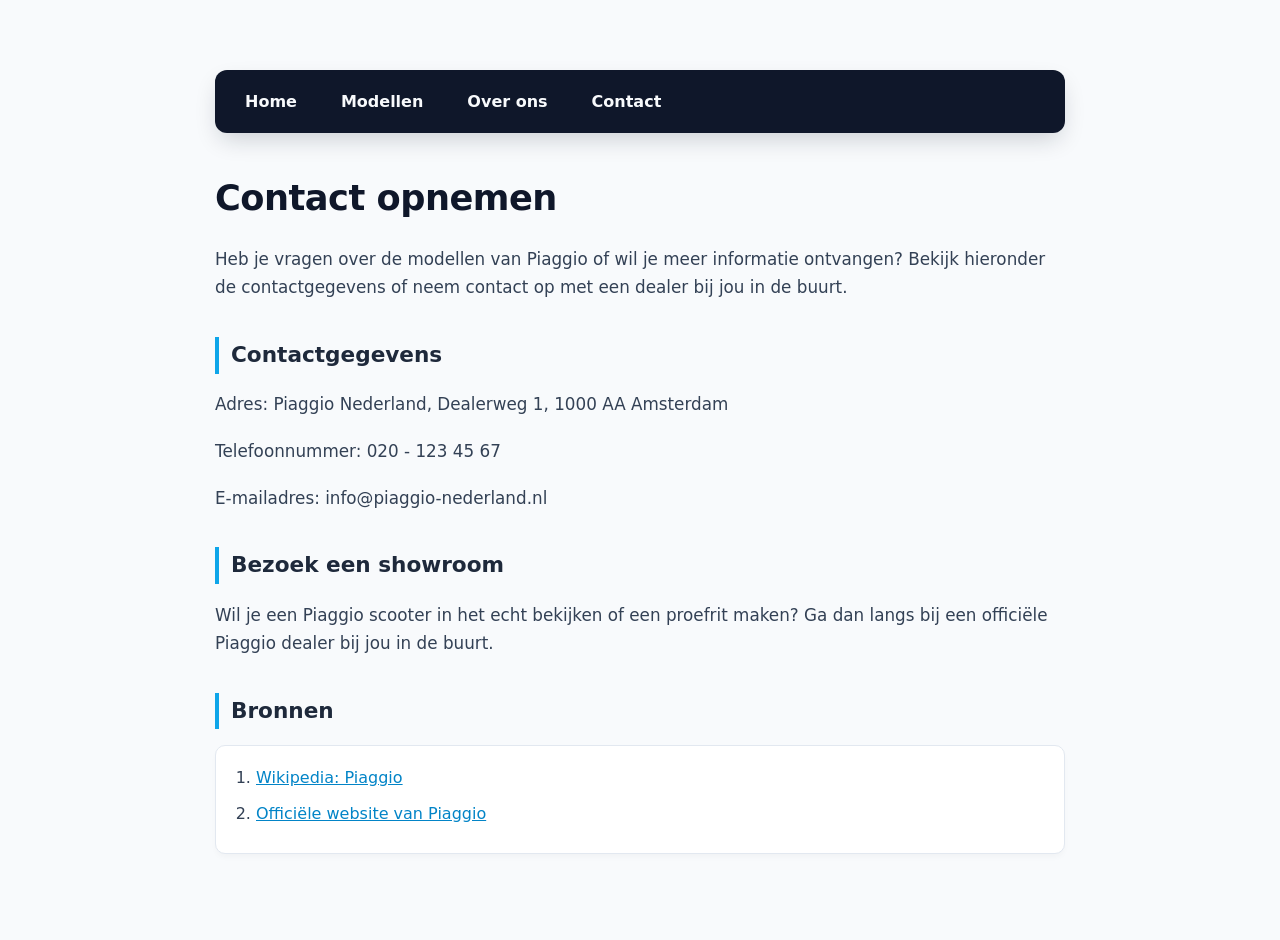
==== contact.html @ 65607053 "Update contact.html" ====
<!DOCTYPE html>
<html>
<head>
<title>Contact - Piaggio Nederland</title>
<link rel="stylesheet" href="css/stijl.css">
</head>
<body>

<ul>
  <li><a href="index.html">Home</a></li>
  <li><a href="modellen.html">Modellen</a></li>
  <li><a href="overons.html">Over ons</a></li>
  <li><a href="contact.html">Contact</a></li>
</ul>

<h1>Contact opnemen</h1>
<p>Heb je vragen over de modellen van Piaggio of wil je meer informatie ontvangen? Bekijk hieronder de contactgegevens of neem contact op met een dealer bij jou in de buurt.</p>

<h2>Contactgegevens</h2>
<p>Adres: Piaggio Nederland, Dealerweg 1, 1000 AA Amsterdam</p>
<p>Telefoonnummer: 020 - 123 45 67</p>
<p>E-mailadres: info@piaggio-nederland.nl</p>

<h2>Bezoek een showroom</h2>
<p>Wil je een Piaggio scooter in het echt bekijken of een proefrit maken? Ga dan langs bij een officiële Piaggio dealer bij jou in de buurt.</p>

<h2>Bronnen</h2>
<ol>
  <li><a href="https://nl.wikipedia.org/wiki/Piaggio">Wikipedia: Piaggio</a></li>
  <li><a href="https://www.piaggio.com">Officiële website van Piaggio</a></li>
</ol>

</body>
</html>
---- css/stijl.css ----
body {
  font-family: system-ui, -apple-system, 'Segoe UI', Roboto, Helvetica, Arial, sans-serif;
  max-width: 850px;
  margin: 40px auto;
  padding: 30px;
  background-color: #f8fafc;
  color: #334155;
  line-height: 1.7;
}

/* Navigatiemenu bovenin de pagina */
ul:first-of-type {
  list-style-type: none;
  margin: 0 0 35px 0;
  padding: 8px 12px;
  background-color: #0f172a;
  display: flex;
  gap: 8px;
  border-radius: 12px;
  box-shadow: 0 10px 25px -5px rgba(15, 23, 42, 0.2);
}

ul:first-of-type li a {
  display: block;
  color: #f8fafc;
  padding: 10px 18px;
  text-decoration: none;
  font-weight: 600;
  border-radius: 8px;
  transition: all 0.25s ease;
}

ul:first-of-type li a:hover {
  background-color: #0ea5e9;
  color: #ffffff;
  transform: translateY(-1px);
}

/* Hoofdkop */
h1 {
  color: #0f172a;
  font-size: 2.2rem;
  font-weight: 700;
  margin-top: 0;
  margin-bottom: 15px;
  letter-spacing: -0.5px;
}

/* Tussenkoppen met een moderne accentstreep links */
h2 {
  color: #1e293b;
  font-size: 1.35rem;
  margin-top: 35px;
  margin-bottom: 15px;
  padding-left: 12px;
  border-left: 4px solid #0ea5e9;
}

/* Paragrafen en links in de tekst */
p {
  margin-bottom: 18px;
  font-size: 1.05rem;
}

a {
  color: #0284c7;
  transition: color 0.2s ease;
}

a:hover {
  color: #0369a1;
}

/* Afbeeldingen met afgeronde hoeken en zweef-effect */
img {
  max-width: 100%;
  border-radius: 12px;
  margin: 15px 0 25px 0;
  box-shadow: 0 10px 20px -5px rgba(0, 0, 0, 0.1);
  transition: transform 0.3s ease, box-shadow 0.3s ease;
}

img:hover {
  transform: translateY(-3px);
  box-shadow: 0 15px 25px -5px rgba(0, 0, 0, 0.15);
}

/* Opsommingslijstjes in de tekst (zoals op de homepage) */
ul:not(:first-of-type) {
  background-color: #ffffff;
  padding: 18px 20px 18px 40px;
  border-radius: 10px;
  border: 1px solid #e2e8f0;
  margin: 15px 0 25px 0;
  box-shadow: 0 4px 6px -1px rgba(0, 0, 0, 0.03);
}

ul:not(:first-of-type) li {
  margin-bottom: 8px;
  color: #334155;
}

/* Bronnenlijst onderaan */
ol {
  background-color: #ffffff;
  padding: 18px 20px 18px 40px;
  border-radius: 10px;
  border: 1px solid #e2e8f0;
  box-shadow: 0 4px 6px -1px rgba(0, 0, 0, 0.03);
}

ol li {
  margin-bottom: 8px;
  color: #334155;
}

ol li a {
  font-weight: 500;
}
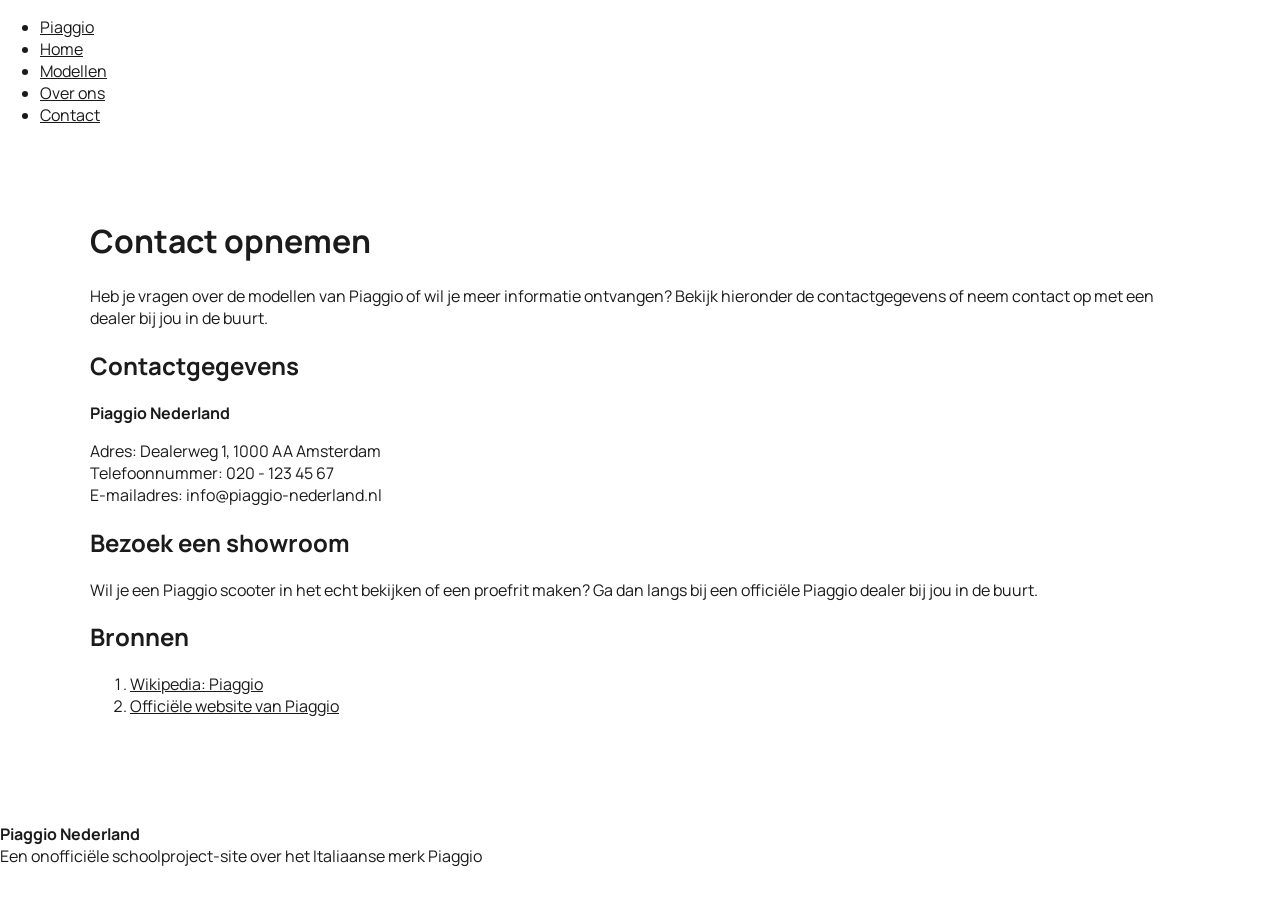
==== commit 562f522e: "Update contact.html" ====
--- a/contact.html
+++ b/contact.html
@@ -1,34 +1,48 @@
 <!DOCTYPE html>
-<html>
+<html lang="nl">
 <head>
+<meta charset="UTF-8">
+<meta name="viewport" content="width=device-width, initial-scale=1">
 <title>Contact - Piaggio Nederland</title>
+<link rel="preconnect" href="https://fonts.googleapis.com">
+<link rel="preconnect" href="https://fonts.gstatic.com" crossorigin>
+<link href="https://fonts.googleapis.com/css2?family=Fraunces:ital,wght@0,600;0,700;1,600;1,700&family=Manrope:wght@400;600;700&display=swap" rel="stylesheet">
 <link rel="stylesheet" href="css/stijl.css">
+<base target="_blank">
 </head>
 <body>
 
-<ul>
+<ul class="nav">
+  <li class="brand"><a href="index.html">Piaggio</a></li>
   <li><a href="index.html">Home</a></li>
   <li><a href="modellen.html">Modellen</a></li>
   <li><a href="overons.html">Over ons</a></li>
   <li><a href="contact.html">Contact</a></li>
 </ul>
 
+<main>
 <h1>Contact opnemen</h1>
 <p>Heb je vragen over de modellen van Piaggio of wil je meer informatie ontvangen? Bekijk hieronder de contactgegevens of neem contact op met een dealer bij jou in de buurt.</p>
 
-<h2>Contactgegevens</h2>
-<p>Adres: Piaggio Nederland, Dealerweg 1, 1000 AA Amsterdam</p>
-<p>Telefoonnummer: 020 - 123 45 67</p>
-<p>E-mailadres: info@piaggio-nederland.nl</p>
+<h2 class="section-title">Contactgegevens</h2>
+<article class="feature">
+  <strong>Piaggio Nederland</strong>
+  <p>Adres: Dealerweg 1, 1000 AA Amsterdam<br>
+  Telefoonnummer: 020 - 123 45 67<br>
+  E-mailadres: info@piaggio-nederland.nl</p>
+</article>
 
 <h2>Bezoek een showroom</h2>
 <p>Wil je een Piaggio scooter in het echt bekijken of een proefrit maken? Ga dan langs bij een officiële Piaggio dealer bij jou in de buurt.</p>
 
-<h2>Bronnen</h2>
+<h2 class="section-title">Bronnen</h2>
 <ol>
   <li><a href="https://nl.wikipedia.org/wiki/Piaggio">Wikipedia: Piaggio</a></li>
   <li><a href="https://www.piaggio.com">Officiële website van Piaggio</a></li>
 </ol>
+</main>
+
+<footer><strong>Piaggio Nederland</strong><br>Een onofficiële schoolproject-site over het Italiaanse merk Piaggio</footer>
 
 </body>
 </html>
--- a/css/stijl.css
+++ b/css/stijl.css
@@ -1,119 +1,298 @@
-body {
-  font-family: system-ui, -apple-system, 'Segoe UI', Roboto, Helvetica, Arial, sans-serif;
-  max-width: 850px;
-  margin: 40px auto;
-  padding: 30px;
-  background-color: #f8fafc;
-  color: #334155;
-  line-height: 1.7;
-}
-
-/* Navigatiemenu bovenin de pagina */
-ul:first-of-type {
-  list-style-type: none;
-  margin: 0 0 35px 0;
-  padding: 8px 12px;
-  background-color: #0f172a;
-  display: flex;
-  gap: 8px;
-  border-radius: 12px;
-  box-shadow: 0 10px 25px -5px rgba(15, 23, 42, 0.2);
-}
-
-ul:first-of-type li a {
-  display: block;
-  color: #f8fafc;
-  padding: 10px 18px;
-  text-decoration: none;
-  font-weight: 600;
-  border-radius: 8px;
-  transition: all 0.25s ease;
-}
-
-ul:first-of-type li a:hover {
-  background-color: #0ea5e9;
-  color: #ffffff;
-  transform: translateY(-1px);
-}
-
-/* Hoofdkop */
-h1 {
-  color: #0f172a;
-  font-size: 2.2rem;
-  font-weight: 700;
-  margin-top: 0;
-  margin-bottom: 15px;
-  letter-spacing: -0.5px;
-}
-
-/* Tussenkoppen met een moderne accentstreep links */
-h2 {
-  color: #1e293b;
-  font-size: 1.35rem;
-  margin-top: 35px;
-  margin-bottom: 15px;
-  padding-left: 12px;
-  border-left: 4px solid #0ea5e9;
-}
-
-/* Paragrafen en links in de tekst */
-p {
-  margin-bottom: 18px;
-  font-size: 1.05rem;
-}
-
-a {
-  color: #0284c7;
-  transition: color 0.2s ease;
-}
-
-a:hover {
-  color: #0369a1;
-}
-
-/* Afbeeldingen met afgeronde hoeken en zweef-effect */
-img {
-  max-width: 100%;
-  border-radius: 12px;
-  margin: 15px 0 25px 0;
-  box-shadow: 0 10px 20px -5px rgba(0, 0, 0, 0.1);
-  transition: transform 0.3s ease, box-shadow 0.3s ease;
-}
-
-img:hover {
-  transform: translateY(-3px);
-  box-shadow: 0 15px 25px -5px rgba(0, 0, 0, 0.15);
-}
-
-/* Opsommingslijstjes in de tekst (zoals op de homepage) */
-ul:not(:first-of-type) {
-  background-color: #ffffff;
-  padding: 18px 20px 18px 40px;
-  border-radius: 10px;
-  border: 1px solid #e2e8f0;
-  margin: 15px 0 25px 0;
-  box-shadow: 0 4px 6px -1px rgba(0, 0, 0, 0.03);
-}
-
-ul:not(:first-of-type) li {
-  margin-bottom: 8px;
-  color: #334155;
-}
-
-/* Bronnenlijst onderaan */
-ol {
-  background-color: #ffffff;
-  padding: 18px 20px 18px 40px;
-  border-radius: 10px;
-  border: 1px solid #e2e8f0;
-  box-shadow: 0 4px 6px -1px rgba(0, 0, 0, 0.03);
-}
-
-ol li {
-  margin-bottom: 8px;
-  color: #334155;
-}
-
-ol li a {
-  font-weight: 500;
-}+:root{
+    --ink:      #1b1b1b;
+    --grey:     #6b6b6b;
+    --grey-2:   #9a9a9a;
+    --line:     #e4e0d8;
+    --paper:    #ffffff;
+    --panel:    #f7f3ea;
+    --rust:     #b3382a;
+    --rust-dim: #942e22;
+    --green:    #2f4a3c;
+  }
+
+  *{ box-sizing:border-box; }
+  body{
+    margin:0;
+    background:var(--paper);
+    color:var(--ink);
+    font-family:'Manrope', sans-serif;
+  }
+  a{ color:inherit; }
+
+  /* ---- Header ---- */
+  header{
+    display:flex;
+    align-items:center;
+    justify-content:space-between;
+    gap:24px;
+    padding:20px 40px;
+    border-bottom:1px solid var(--line);
+    flex-wrap:wrap;
+  }
+  nav.main-nav{
+    display:flex;
+    gap:28px;
+    flex-wrap:wrap;
+  }
+  nav.main-nav a{
+    text-decoration:none;
+    font-size:14px;
+    font-weight:600;
+    color:var(--ink);
+    padding-bottom:3px;
+    border-bottom:2px solid transparent;
+    transition:border-color .2s ease, color .2s ease;
+  }
+  nav.main-nav a:hover,
+  nav.main-nav a:focus-visible{
+    color:var(--rust);
+    border-color:var(--rust);
+    outline:none;
+  }
+
+  .logo{
+    text-align:center;
+  }
+  .logo .eyebrow{
+    display:block;
+    font-size:11px;
+    letter-spacing:2px;
+    color:var(--grey-2);
+    margin-bottom:2px;
+  }
+  .logo .wordmark{
+    font-family:'Fraunces', serif;
+    font-style:italic;
+    font-weight:600;
+    font-size:24px;
+    color:var(--green);
+  }
+
+  .header-actions{
+    display:flex;
+    align-items:center;
+    gap:14px;
+  }
+  .search{
+    display:flex;
+    align-items:center;
+    border:1px solid var(--line);
+    border-radius:3px;
+    overflow:hidden;
+  }
+  .search input{
+    border:none;
+    padding:9px 12px;
+    font-size:13px;
+    font-family:inherit;
+    width:160px;
+    outline:none;
+  }
+  .search button{
+    background:var(--rust);
+    border:none;
+    color:#fff;
+    width:36px;
+    height:36px;
+    cursor:pointer;
+    font-size:14px;
+  }
+  .icon-btn{
+    width:36px;
+    height:36px;
+    border-radius:50%;
+    border:1px solid var(--line);
+    display:flex;
+    align-items:center;
+    justify-content:center;
+    font-size:15px;
+    color:var(--ink);
+    position:relative;
+  }
+  .icon-btn .badge{
+    position:absolute;
+    top:-5px;
+    right:-5px;
+    background:var(--rust);
+    color:#fff;
+    font-size:10px;
+    font-weight:700;
+    width:16px;
+    height:16px;
+    border-radius:50%;
+    display:flex;
+    align-items:center;
+    justify-content:center;
+  }
+
+  /* ---- Product section ---- */
+  main{
+    max-width:1180px;
+    margin:0 auto;
+    padding:56px 40px 90px;
+  }
+
+  .product{
+    display:grid;
+    grid-template-columns:1fr 1.1fr 1fr;
+    gap:40px;
+    align-items:start;
+  }
+
+  .product-intro h1{
+    font-family:'Fraunces', serif;
+    font-weight:700;
+    font-size:clamp(30px, 3.4vw, 40px);
+    margin:0 0 8px;
+    color:var(--ink);
+  }
+  .product-intro .tagline{
+    margin:0 0 32px;
+    font-size:15px;
+    font-weight:600;
+    color:var(--grey);
+  }
+
+  .specs-label{
+    font-size:12px;
+    font-weight:700;
+    letter-spacing:1px;
+    color:var(--grey-2);
+    margin-bottom:12px;
+  }
+  .specs{
+    display:flex;
+    gap:12px;
+    margin-bottom:36px;
+    flex-wrap:wrap;
+  }
+  .spec-box{
+    border:1px solid var(--line);
+    border-radius:6px;
+    padding:14px 16px;
+    min-width:88px;
+    text-align:center;
+  }
+  .spec-box .val{
+    display:block;
+    font-family:'Fraunces', serif;
+    font-weight:700;
+    font-size:20px;
+    color:var(--green);
+  }
+  .spec-box .unit{
+    display:block;
+    font-size:10px;
+    letter-spacing:.5px;
+    color:var(--grey-2);
+    margin-top:2px;
+  }
+
+  .price{
+    font-family:'Fraunces', serif;
+    font-weight:600;
+    font-size:26px;
+    color:var(--ink);
+    margin-bottom:18px;
+  }
+  .price sup{ font-size:14px; color:var(--grey); }
+
+  .add-to-cart{
+    display:inline-block;
+    background:var(--rust);
+    color:#fff;
+    font-weight:700;
+    font-size:13px;
+    letter-spacing:.5px;
+    text-decoration:none;
+    padding:14px 30px;
+    border:none;
+    border-radius:4px;
+    cursor:pointer;
+    transition:background .2s ease, transform .2s ease;
+  }
+  .add-to-cart:hover,
+  .add-to-cart:focus-visible{
+    background:var(--rust-dim);
+    transform:translateY(-1px);
+    outline:none;
+  }
+
+  .product-photo{
+    position:relative;
+    display:flex;
+    align-items:center;
+    justify-content:center;
+  }
+  .product-photo::before{
+    content:"";
+    position:absolute;
+    width:340px;
+    height:340px;
+    max-width:100%;
+    border-radius:50%;
+    background:radial-gradient(circle, var(--panel) 0%, rgba(247,243,234,0) 72%);
+    z-index:0;
+  }
+  .product-photo img{
+    position:relative;
+    z-index:1;
+    max-width:100%;
+    height:auto;
+    max-height:520px;
+    border-radius:8px;
+    box-shadow:0 24px 50px -28px rgba(27,27,27,.45);
+  }
+
+  .product-desc h2{
+    font-size:13px;
+    font-weight:700;
+    letter-spacing:1px;
+    color:var(--ink);
+    margin:0 0 12px;
+  }
+  .product-desc p{
+    font-size:14px;
+    line-height:1.7;
+    color:var(--grey);
+    margin:0 0 32px;
+  }
+  .share-label{
+    font-size:12px;
+    font-weight:700;
+    letter-spacing:1px;
+    color:var(--grey-2);
+    margin-bottom:12px;
+  }
+  .share-icons{
+    display:flex;
+    gap:10px;
+  }
+  .share-icons a{
+    width:32px;
+    height:32px;
+    border-radius:50%;
+    background:var(--ink);
+    color:#fff;
+    display:flex;
+    align-items:center;
+    justify-content:center;
+    font-size:13px;
+    text-decoration:none;
+    transition:background .2s ease;
+  }
+  .share-icons a:hover,
+  .share-icons a:focus-visible{
+    background:var(--rust);
+    outline:none;
+  }
+
+  @media (max-width:900px){
+    .product{ grid-template-columns:1fr; }
+    header{ justify-content:center; text-align:center; }
+    .search input{ width:120px; }
+  }
+
+  @media (prefers-reduced-motion: reduce){
+    *{ transition:none !important; }
+  }
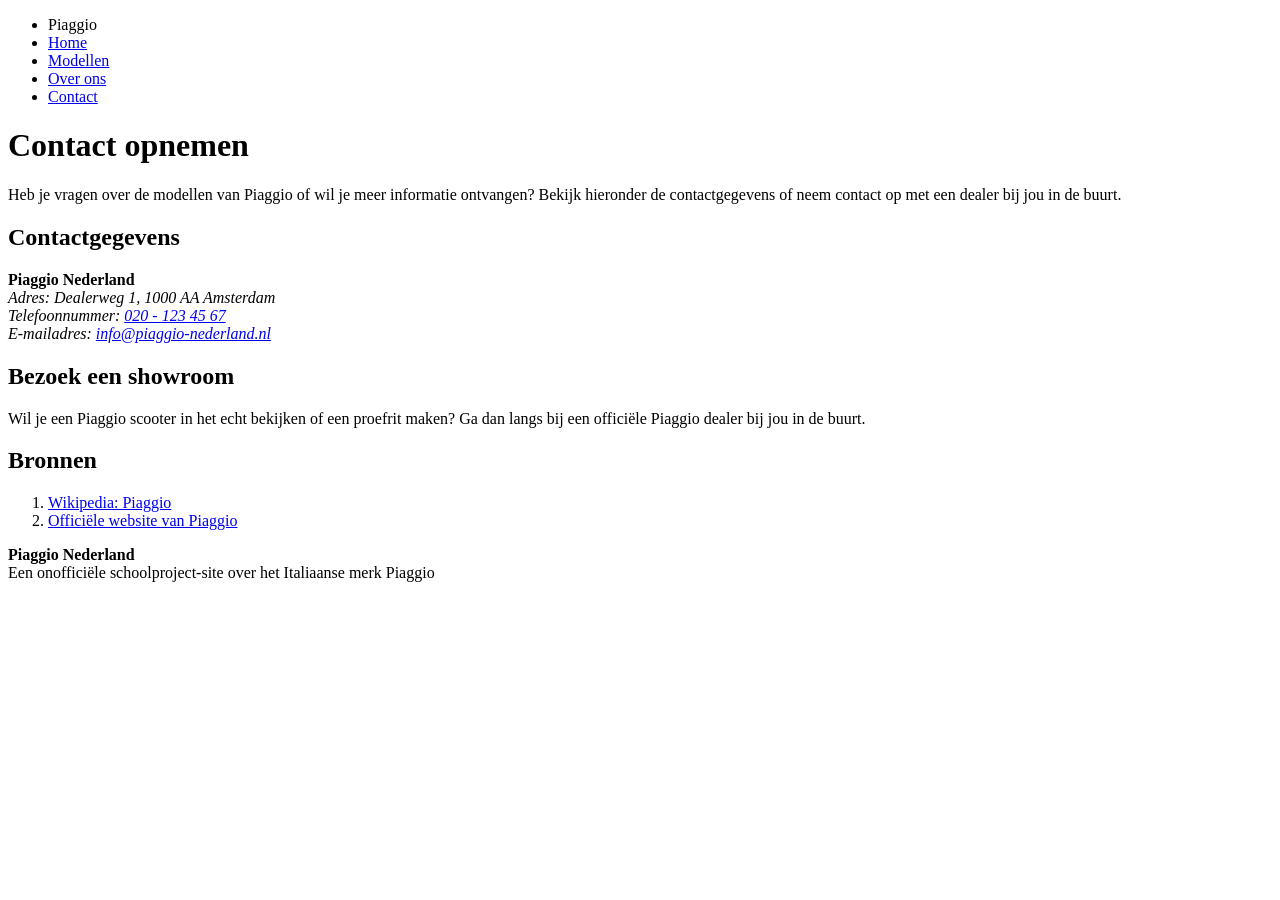
==== commit fe389247: "Update contact.html" ====
--- a/contact.html
+++ b/contact.html
@@ -1,48 +1,54 @@
 <!DOCTYPE html>
 <html lang="nl">
 <head>
-<meta charset="UTF-8">
-<meta name="viewport" content="width=device-width, initial-scale=1">
-<title>Contact - Piaggio Nederland</title>
-<link rel="preconnect" href="https://fonts.googleapis.com">
-<link rel="preconnect" href="https://fonts.gstatic.com" crossorigin>
-<link href="https://fonts.googleapis.com/css2?family=Fraunces:ital,wght@0,600;0,700;1,600;1,700&family=Manrope:wght@400;600;700&display=swap" rel="stylesheet">
-<link rel="stylesheet" href="css/stijl.css">
-<base target="_blank">
+  <meta charset="UTF-8">
+  <meta name="viewport" content="width=device-width, initial-scale=1">
+  <title>Contact - Piaggio Nederland</title>
+  <link rel="preconnect" href="https://fonts.googleapis.com">
+  <link rel="preconnect" href="https://fonts.gstatic.com" crossorigin>
+  <link href="https://fonts.googleapis.com/css2?family=Fraunces:ital,wght@0,600;0,700;1,600;1,700&family=Manrope:wght@400;600;700&display=swap" rel="stylesheet">
+  <link rel="stylesheet" href="css/stijl.css">
 </head>
 <body>
 
-<ul class="nav">
-  <li class="brand"><a href="index.html">Piaggio</a></li>
-  <li><a href="index.html">Home</a></li>
-  <li><a href="modellen.html">Modellen</a></li>
-  <li><a href="overons.html">Over ons</a></li>
-  <li><a href="contact.html">Contact</a></li>
-</ul>
+<nav class="nav-container">
+  <ul class="nav">
+    <li class="brand"><span class="brand-text">Piaggio</span></li>
+    <li><a href="index.html">Home</a></li>
+    <li><a href="modellen.html">Modellen</a></li>
+    <li><a href="overons.html">Over ons</a></li>
+    <li><a href="contact.html">Contact</a></li>
+  </ul>
+</nav>
 
 <main>
-<h1>Contact opnemen</h1>
-<p>Heb je vragen over de modellen van Piaggio of wil je meer informatie ontvangen? Bekijk hieronder de contactgegevens of neem contact op met een dealer bij jou in de buurt.</p>
+  <h1>Contact opnemen</h1>
+  <p>Heb je vragen over de modellen van Piaggio of wil je meer informatie ontvangen? Bekijk hieronder de contactgegevens of neem contact op met een dealer bij jou in de buurt.</p>
 
-<h2 class="section-title">Contactgegevens</h2>
-<article class="feature">
-  <strong>Piaggio Nederland</strong>
-  <p>Adres: Dealerweg 1, 1000 AA Amsterdam<br>
-  Telefoonnummer: 020 - 123 45 67<br>
-  E-mailadres: info@piaggio-nederland.nl</p>
-</article>
+  <h2 class="section-title">Contactgegevens</h2>
+  <article class="feature">
+    <strong>Piaggio Nederland</strong>
+    <address>
+      Adres: Dealerweg 1, 1000 AA Amsterdam<br>
+      Telefoonnummer: <a href="tel:0201234567">020 - 123 45 67</a><br>
+      E-mailadres: <a href="mailto:info@piaggio-nederland.nl">info@piaggio-nederland.nl</a>
+    </address>
+  </article>
 
-<h2>Bezoek een showroom</h2>
-<p>Wil je een Piaggio scooter in het echt bekijken of een proefrit maken? Ga dan langs bij een officiële Piaggio dealer bij jou in de buurt.</p>
+  <h2>Bezoek een showroom</h2>
+  <p>Wil je een Piaggio scooter in het echt bekijken of een proefrit maken? Ga dan langs bij een officiële Piaggio dealer bij jou in de buurt.</p>
 
-<h2 class="section-title">Bronnen</h2>
-<ol>
-  <li><a href="https://nl.wikipedia.org/wiki/Piaggio">Wikipedia: Piaggio</a></li>
-  <li><a href="https://www.piaggio.com">Officiële website van Piaggio</a></li>
-</ol>
+  <h2 class="section-title">Bronnen</h2>
+  <ol>
+    <li><a href="https://nl.wikipedia.org/wiki/Piaggio" target="_blank" rel="noopener noreferrer">Wikipedia: Piaggio</a></li>
+    <li><a href="https://www.piaggio.com" target="_blank" rel="noopener noreferrer">Officiële website van Piaggio</a></li>
+  </ol>
 </main>
 
-<footer><strong>Piaggio Nederland</strong><br>Een onofficiële schoolproject-site over het Italiaanse merk Piaggio</footer>
+<footer>
+  <strong>Piaggio Nederland</strong><br>
+  Een onofficiële schoolproject-site over het Italiaanse merk Piaggio
+</footer>
 
 </body>
 </html>
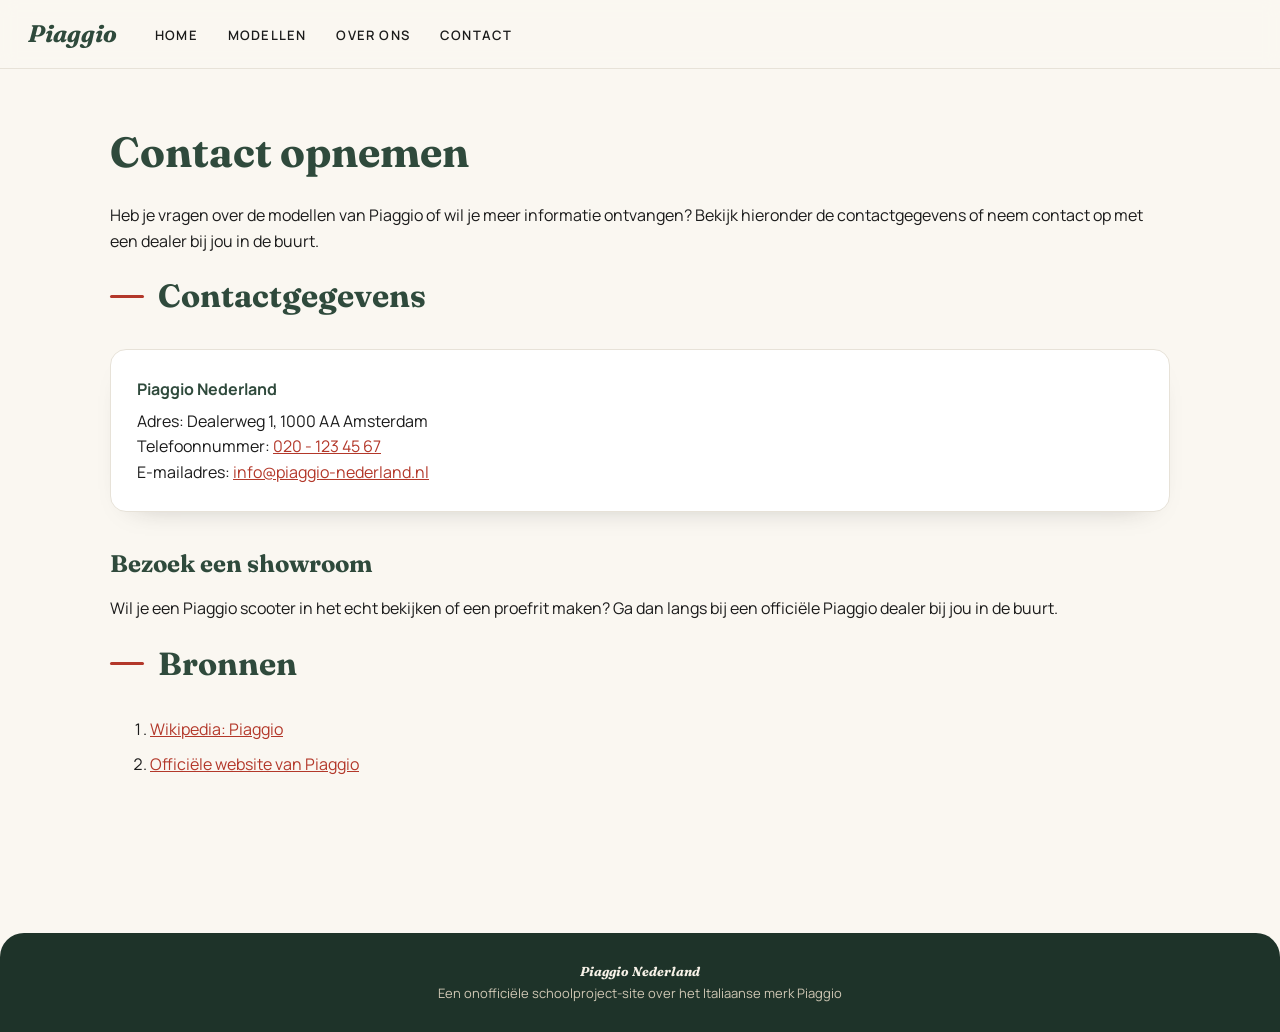
==== commit 1f4b545a: "Update contact.html" ====
--- a/contact.html
+++ b/contact.html
@@ -7,7 +7,7 @@
   <link rel="preconnect" href="https://fonts.googleapis.com">
   <link rel="preconnect" href="https://fonts.gstatic.com" crossorigin>
   <link href="https://fonts.googleapis.com/css2?family=Fraunces:ital,wght@0,600;0,700;1,600;1,700&family=Manrope:wght@400;600;700&display=swap" rel="stylesheet">
-  <link rel="stylesheet" href="css/stijl.css">
+  <link rel="stylesheet" href="stijl.css">
 </head>
 <body>
 
--- a/stijl.css
+++ b/stijl.css
@@ -0,0 +1,328 @@
+:root {
+  --ink: #1b1b1b;
+  --grey: #5c5c5c;
+  --line: #e7e2d8;
+  --paper: #faf7f1;
+  --rust: #b3382a;
+  --rust-dim: #942e22;
+  --green: #2f4a3c;
+  --green-dim: #1e3329;
+}
+
+* {
+  box-sizing: border-box;
+}
+
+html {
+  scroll-behavior: smooth;
+}
+
+body {
+  margin: 0;
+  background: var(--paper);
+  color: var(--ink);
+  font-family: 'Manrope', 'Segoe UI', Arial, sans-serif;
+  line-height: 1.65;
+}
+
+/* ---------- Menubalk ---------- */
+.nav-container {
+  position: sticky;
+  top: 0;
+  z-index: 10;
+  background: rgba(250, 247, 241, 0.88);
+  backdrop-filter: blur(8px);
+  border-bottom: 1px solid var(--line);
+}
+
+.nav {
+  list-style: none;
+  display: flex;
+  flex-wrap: wrap;
+  align-items: center;
+  gap: 8px 26px;
+  margin: 0;
+  padding: 14px 28px;
+}
+
+.nav li {
+  margin: 0;
+}
+
+.nav a {
+  text-decoration: none;
+  color: var(--ink);
+  font-weight: 600;
+  font-size: 13px;
+  text-transform: uppercase;
+  letter-spacing: 1.2px;
+  padding: 6px 2px;
+  border-bottom: 2px solid transparent;
+  transition: color 0.2s, border-color 0.2s;
+}
+
+.nav a:hover {
+  color: var(--rust);
+  border-color: var(--rust);
+}
+
+/* Merktitel (geen link) */
+.nav .brand .brand-text {
+  font-family: 'Fraunces', Georgia, 'Times New Roman', serif;
+  font-style: italic;
+  font-weight: 700;
+  font-size: 24px;
+  text-transform: none;
+  letter-spacing: 0;
+  color: var(--green);
+  margin-right: 10px;
+  cursor: default;
+  display: inline-block;
+}
+
+/* ---------- Pagina-structuur ---------- */
+main {
+  max-width: 1100px;
+  margin: 0 auto;
+  padding: 28px 20px 60px;
+}
+
+h1 {
+  font-family: 'Fraunces', Georgia, serif;
+  font-size: clamp(30px, 4vw, 42px);
+  color: var(--green);
+  margin: 0.5em 0 0.35em;
+}
+
+h2 {
+  font-family: 'Fraunces', Georgia, serif;
+  color: var(--green);
+  margin: 1.3em 0 0.5em;
+}
+
+p {
+  margin: 0.5em 0 1em;
+}
+
+a {
+  color: var(--rust);
+}
+
+address {
+  font-style: normal;
+  line-height: 1.6;
+}
+
+ul:not(.nav) li, ol li {
+  margin-bottom: 8px;
+}
+
+img {
+  max-width: 100%;
+  height: auto;
+  border-radius: 14px;
+  margin: 10px 0 30px;
+  box-shadow: 0 18px 40px -26px rgba(27, 27, 27, 0.5);
+  display: block;
+}
+
+h2.section-title {
+  display: flex;
+  align-items: center;
+  gap: 14px;
+  font-size: clamp(24px, 3vw, 32px);
+  margin: 0 0 26px;
+}
+
+h2.section-title::before {
+  content: "";
+  width: 34px;
+  height: 3px;
+  background: var(--rust);
+  border-radius: 2px;
+  flex: none;
+}
+
+/* ---------- Hero ---------- */
+.hero {
+  background:
+    radial-gradient(600px 300px at 85% -10%, rgba(179, 56, 42, 0.5), transparent 70%),
+    linear-gradient(135deg, var(--green) 0%, var(--green-dim) 70%);
+  color: #f6f1e7;
+  border-radius: 24px;
+  padding: 70px 48px;
+  margin: 6px 0 60px;
+  overflow: hidden;
+}
+
+.hero .eyebrow {
+  display: block;
+  font-size: 12px;
+  font-weight: 700;
+  letter-spacing: 3px;
+  text-transform: uppercase;
+  color: #d8c9a8;
+  margin-bottom: 10px;
+}
+
+.hero h1 {
+  color: #f6f1e7;
+  font-size: clamp(38px, 5.4vw, 60px);
+  font-style: italic;
+  margin: 0 0 14px;
+}
+
+.hero p.lead {
+  font-size: 17px;
+  max-width: 560px;
+  color: #e9e2d2;
+  margin: 0 0 10px;
+}
+
+/* ---------- Knoppen ---------- */
+.btn {
+  display: inline-block;
+  background: var(--rust);
+  color: #fff;
+  font-weight: 700;
+  font-size: 13px;
+  letter-spacing: 0.8px;
+  text-transform: uppercase;
+  text-decoration: none;
+  padding: 14px 28px;
+  border-radius: 999px;
+  margin: 18px 10px 0 0;
+  box-shadow: 0 12px 26px -14px rgba(179, 56, 42, 0.8);
+  transition: background 0.2s ease, transform 0.2s ease;
+}
+
+.btn:hover {
+  background: var(--rust-dim);
+  transform: translateY(-2px);
+}
+
+.btn.ghost {
+  background: transparent;
+  border: 1.5px solid rgba(246, 241, 231, 0.5);
+  color: #f6f1e7;
+  box-shadow: none;
+}
+
+.btn.ghost:hover {
+  border-color: #f6f1e7;
+  background: rgba(246, 241, 231, 0.08);
+}
+
+/* ---------- Kaartjes ---------- */
+.features {
+  display: grid;
+  grid-template-columns: repeat(3, 1fr);
+  gap: 20px;
+  margin: 0 0 60px;
+}
+
+.feature {
+  background: #fff;
+  border: 1px solid var(--line);
+  border-radius: 16px;
+  padding: 26px;
+  box-shadow: 0 12px 30px -24px rgba(27, 27, 27, 0.4);
+  transition: transform 0.2s ease, box-shadow 0.2s ease;
+}
+
+.feature:hover {
+  transform: translateY(-4px);
+  box-shadow: 0 22px 42px -24px rgba(27, 27, 27, 0.5);
+}
+
+.feature strong {
+  color: var(--green);
+  display: block;
+  margin-bottom: 6px;
+}
+
+.feature p {
+  margin: 0;
+  font-size: 14px;
+  color: var(--grey);
+}
+
+/* Modelkaarten */
+.cards {
+  display: grid;
+  grid-template-columns: repeat(3, 1fr);
+  gap: 22px;
+  margin: 30px 0 60px;
+}
+
+.card {
+  background: #fff;
+  border: 1px solid var(--line);
+  border-radius: 18px;
+  overflow: hidden;
+  display: flex;
+  flex-direction: column;
+  box-shadow: 0 14px 34px -26px rgba(27, 27, 27, 0.45);
+  transition: transform 0.2s ease, box-shadow 0.2s ease;
+}
+
+.card:hover {
+  transform: translateY(-5px);
+  box-shadow: 0 24px 48px -26px rgba(27, 27, 27, 0.55);
+}
+
+.card img {
+  width: 100%;
+  height: 230px;
+  object-fit: cover;
+  margin: 0;
+  border-radius: 0;
+  box-shadow: none;
+}
+
+.card .card-body {
+  padding: 22px;
+}
+
+.card h2 {
+  font-size: 22px;
+  margin: 0 0 8px;
+  color: var(--green);
+}
+
+.card p {
+  margin: 0;
+  font-size: 14px;
+  color: var(--grey);
+}
+
+/* ---------- Footer ---------- */
+footer {
+  margin-top: 80px;
+  background: var(--green-dim);
+  color: #cfc7b4;
+  text-align: center;
+  font-size: 13px;
+  padding: 28px 20px;
+  border-radius: 24px 24px 0 0;
+}
+
+footer strong {
+  color: #f6f1e7;
+  font-family: 'Fraunces', Georgia, serif;
+  font-style: italic;
+}
+
+/* ---------- Mobiel ---------- */
+@media (max-width: 820px) {
+  .features, .cards {
+    grid-template-columns: 1fr;
+  }
+  .hero {
+    padding: 48px 26px;
+  }
+  .nav {
+    gap: 6px 16px;
+    padding: 12px 16px;
+  }
+}
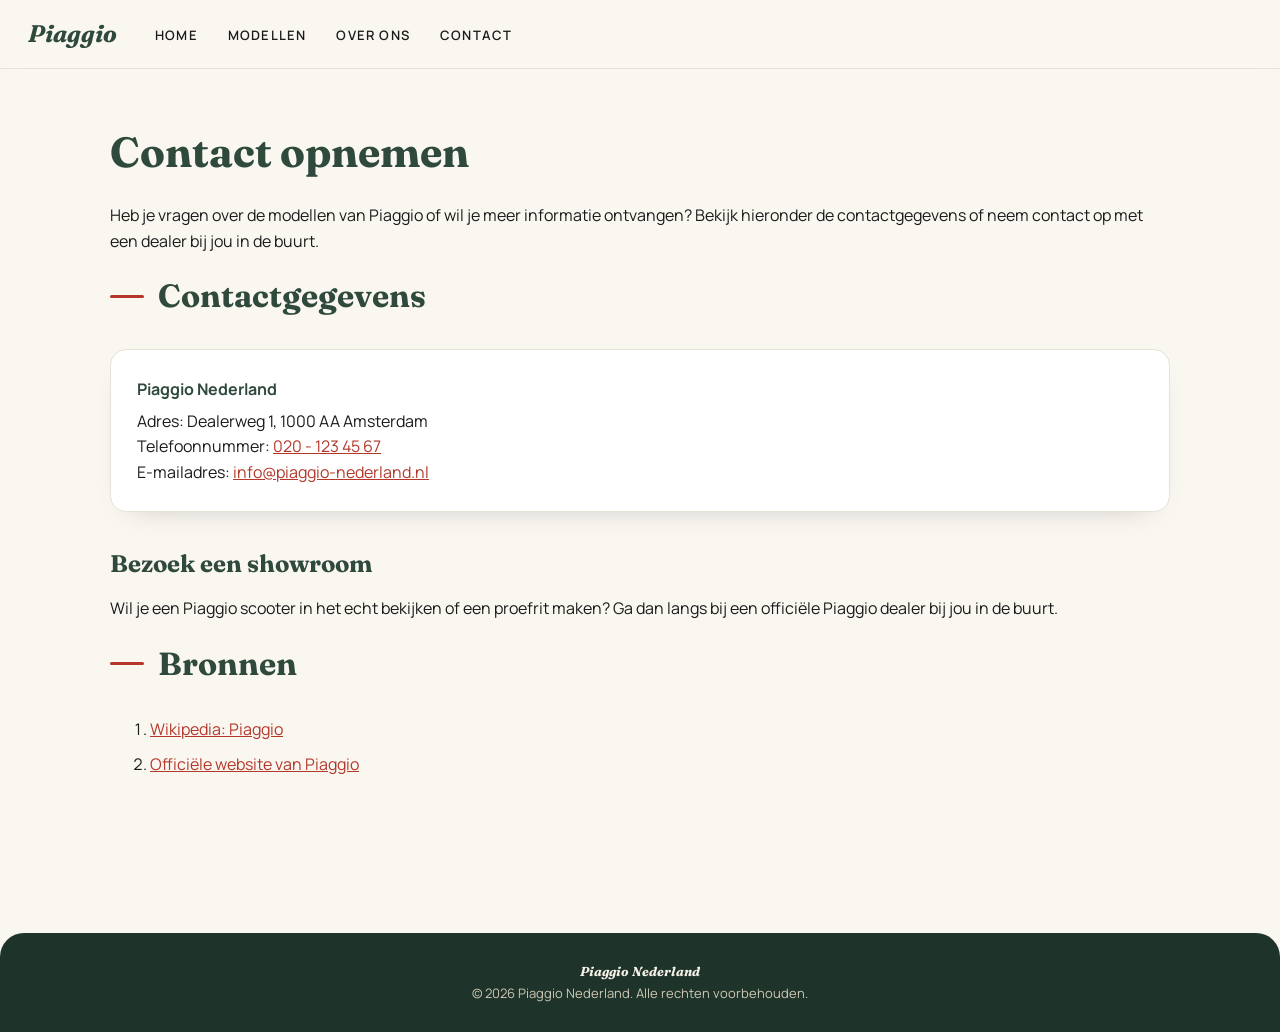
==== commit f665c7f9: "Update contact.html" ====
--- a/contact.html
+++ b/contact.html
@@ -47,7 +47,7 @@
 
 <footer>
   <strong>Piaggio Nederland</strong><br>
-  Een onofficiële schoolproject-site over het Italiaanse merk Piaggio
+  © 2026 Piaggio Nederland. Alle rechten voorbehouden.
 </footer>
 
 </body>
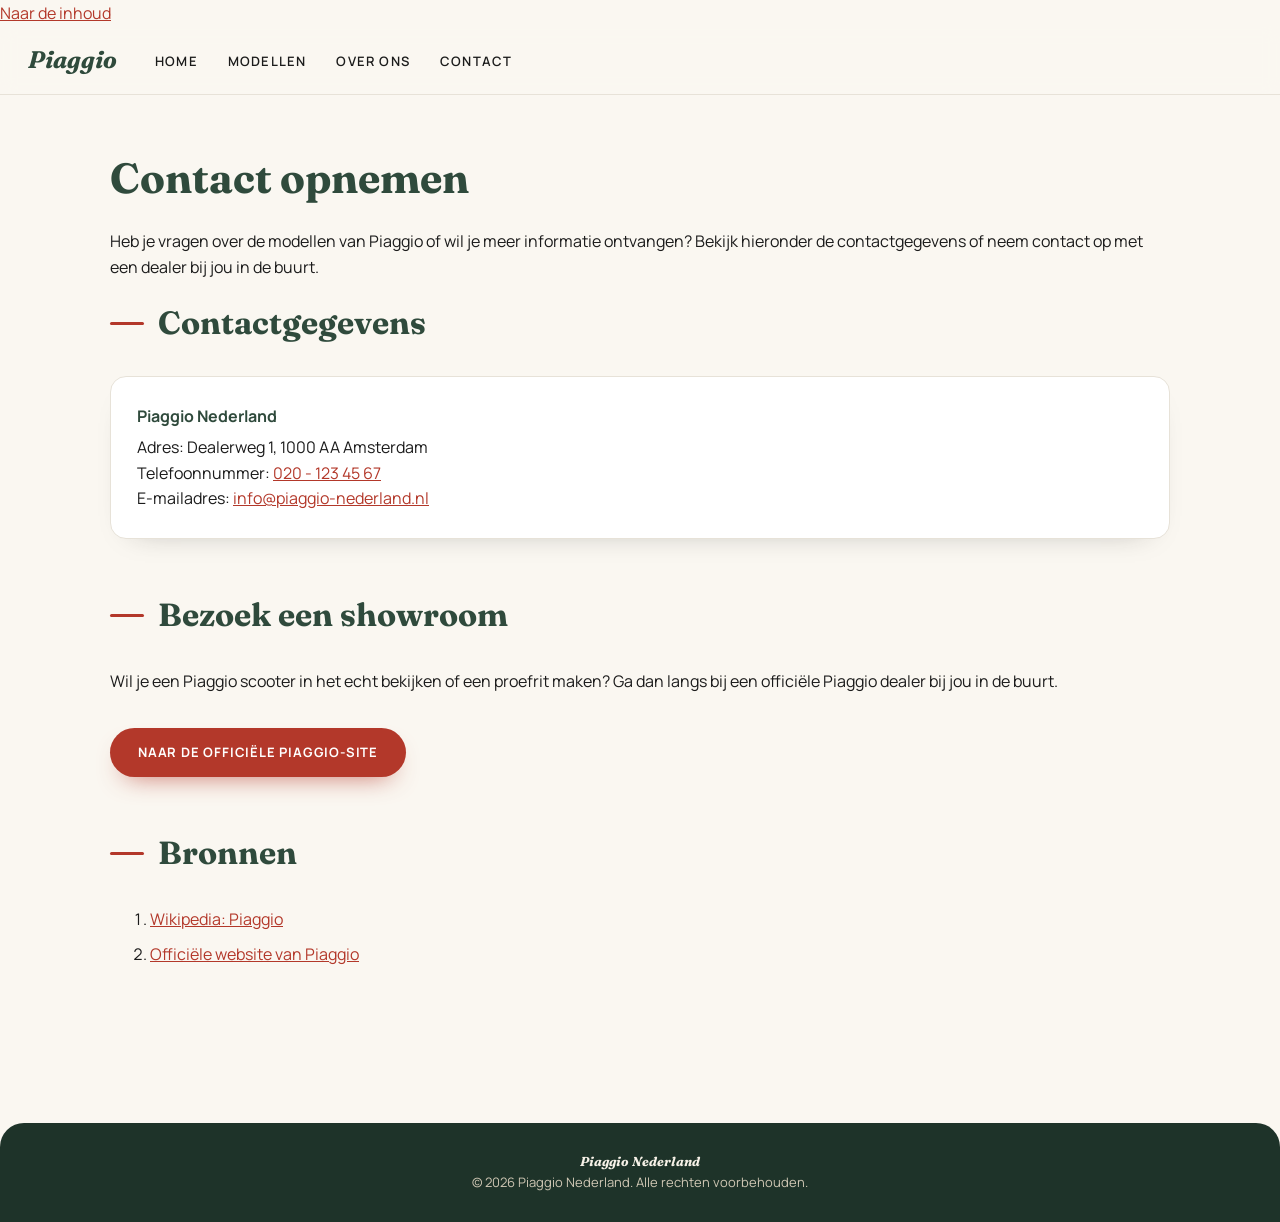
==== commit 7e175b38: "Update contact.html" ====
--- a/contact.html
+++ b/contact.html
@@ -4,6 +4,8 @@
   <meta charset="UTF-8">
   <meta name="viewport" content="width=device-width, initial-scale=1">
   <title>Contact - Piaggio Nederland</title>
+  <meta name="description" content="Contactgegevens en informatie over het bezoeken van een Piaggio-dealer.">
+  <link rel="icon" type="image/png" href="favicon.png">
   <link rel="preconnect" href="https://fonts.googleapis.com">
   <link rel="preconnect" href="https://fonts.gstatic.com" crossorigin>
   <link href="https://fonts.googleapis.com/css2?family=Fraunces:ital,wght@0,600;0,700;1,600;1,700&family=Manrope:wght@400;600;700&display=swap" rel="stylesheet">
@@ -11,17 +13,19 @@
 </head>
 <body>
 
-<nav class="nav-container">
+<a class="skip-link" href="#main">Naar de inhoud</a>
+
+<nav class="nav-container" aria-label="Hoofdmenu">
   <ul class="nav">
     <li class="brand"><span class="brand-text">Piaggio</span></li>
     <li><a href="index.html">Home</a></li>
     <li><a href="modellen.html">Modellen</a></li>
     <li><a href="overons.html">Over ons</a></li>
-    <li><a href="contact.html">Contact</a></li>
+    <li><a href="contact.html" aria-current="page">Contact</a></li>
   </ul>
 </nav>
 
-<main>
+<main id="main">
   <h1>Contact opnemen</h1>
   <p>Heb je vragen over de modellen van Piaggio of wil je meer informatie ontvangen? Bekijk hieronder de contactgegevens of neem contact op met een dealer bij jou in de buurt.</p>
 
@@ -30,15 +34,16 @@
     <strong>Piaggio Nederland</strong>
     <address>
       Adres: Dealerweg 1, 1000 AA Amsterdam<br>
-      Telefoonnummer: <a href="tel:0201234567">020 - 123 45 67</a><br>
+      Telefoonnummer: <a href="tel:+31201234567">020 - 123 45 67</a><br>
       E-mailadres: <a href="mailto:info@piaggio-nederland.nl">info@piaggio-nederland.nl</a>
     </address>
   </article>
 
-  <h2>Bezoek een showroom</h2>
+  <h2 class="section-title" style="margin-top: 50px;">Bezoek een showroom</h2>
   <p>Wil je een Piaggio scooter in het echt bekijken of een proefrit maken? Ga dan langs bij een officiële Piaggio dealer bij jou in de buurt.</p>
+  <a class="btn" href="https://www.piaggio.com" target="_blank" rel="noopener noreferrer">Naar de officiële Piaggio-site</a>
 
-  <h2 class="section-title">Bronnen</h2>
+  <h2 class="section-title" style="margin-top: 50px;">Bronnen</h2>
   <ol>
     <li><a href="https://nl.wikipedia.org/wiki/Piaggio" target="_blank" rel="noopener noreferrer">Wikipedia: Piaggio</a></li>
     <li><a href="https://www.piaggio.com" target="_blank" rel="noopener noreferrer">Officiële website van Piaggio</a></li>
--- a/stijl.css
+++ b/stijl.css
@@ -270,14 +270,13 @@
   transform: translateY(-5px);
   box-shadow: 0 24px 48px -26px rgba(27, 27, 27, 0.55);
 }
-
 .card img {
   width: 100%;
-  height: 230px;
+  height: 320px; /* Verhoogd van 230px naar 320px */
   object-fit: cover;
-  margin: 0;
-  border-radius: 0;
-  box-shadow: none;
+  object-position: center; /* Zorgt dat het midden van de foto altijd in beeld is */
+  display: block;
+
 }
 
 .card .card-body {
@@ -326,3 +325,97 @@
     padding: 12px 16px;
   }
 }
+/* --- POP-UP (MODAL) SYSTEM --- */
+
+/* Dit verbergt de pop-ups standaard totdat je op een scooter klikt */
+.modal {
+  display: none; 
+  position: fixed;
+  z-index: 1000;
+  left: 0;
+  top: 0;
+  width: 100%;
+  height: 100%;
+  background-color: rgba(0, 0, 0, 0.6); /* Donkere transparante achtergrond */
+  justify-content: center;
+  align-items: center;
+}
+
+/* De styling voor de witte pop-up box */
+.modal-content {
+  background-color: #ffffff;
+  padding: 30px;
+  border-radius: 12px;
+  width: 90%;
+  max-width: 500px;
+  position: relative;
+  font-family: 'Manrope', sans-serif;
+  box-shadow: 0 4px 20px rgba(0,0,0,0.2);
+}
+
+/* Het sluitkruisje rechtsboven */
+.close-btn {
+  position: absolute;
+  right: 20px;
+  top: 15px;
+  font-size: 28px;
+  cursor: pointer;
+  color: #aaa;
+}
+
+.close-btn:hover {
+  color: #000;
+}
+
+/* Styling voor het lijstje met specificaties */
+.modal-content ul {
+  list-style-type: none;
+  padding: 0;
+  margin-top: 15px;
+}
+
+.modal-content li {
+  padding: 8px 0;
+  border-bottom: 1px solid #eee;
+  color: #333;
+}
+/* Modal achtergrond */
+.modal {
+  display: none;
+  position: fixed;
+  z-index: 100;
+  left: 0;
+  top: 0;
+  width: 100%;
+  height: 100%;
+  background-color: rgba(0, 0, 0, 0.6);
+  backdrop-filter: blur(4px);
+}
+
+/* Modal venster */
+.modal-content {
+  background-color: var(--paper);
+  margin: 10% auto;
+  padding: 24px;
+  border: 1px solid var(--line);
+  border-radius: 18px;
+  width: 90%;
+  max-width: 500px;
+  position: relative;
+  box-shadow: 0 20px 40px rgba(0, 0, 0, 0.2);
+}
+
+/* Sluitknop */
+.close-btn {
+  position: absolute;
+  top: 12px;
+  right: 18px;
+  color: var(--grey);
+  font-size: 28px;
+  font-weight: bold;
+  cursor: pointer;
+}
+
+.close-btn:hover {
+  color: var(--rust);
+}
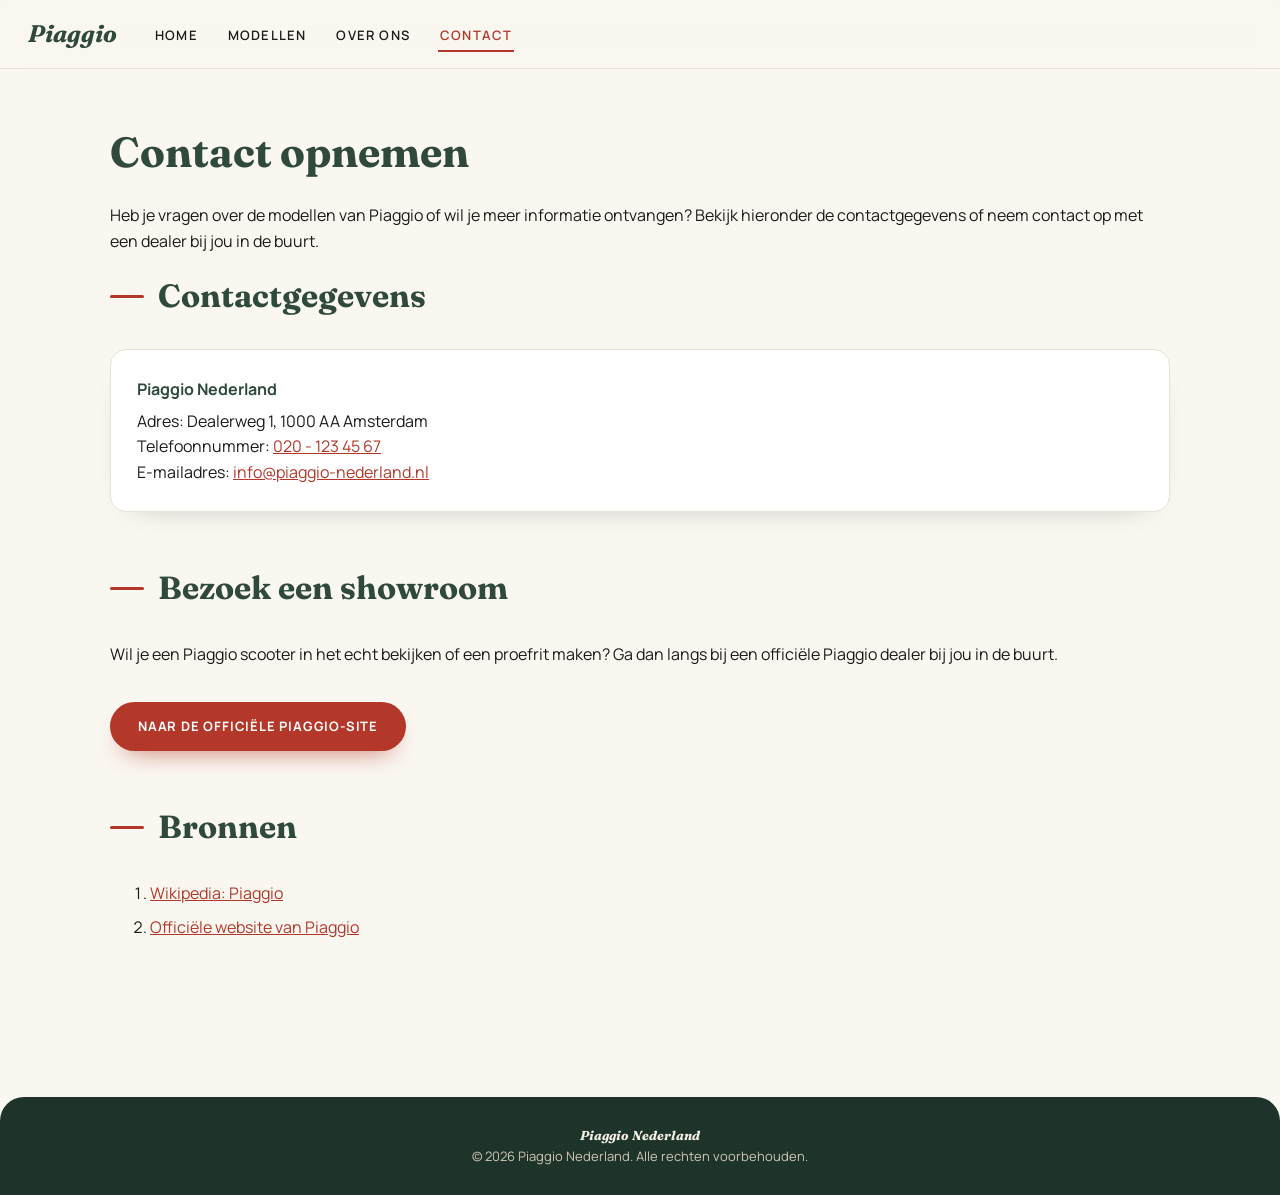
==== commit 2e5ed98b: "Update contact.html" ====
--- a/contact.html
+++ b/contact.html
@@ -13,7 +13,6 @@
 </head>
 <body>
 
-<a class="skip-link" href="#main">Naar de inhoud</a>
 
 <nav class="nav-container" aria-label="Hoofdmenu">
   <ul class="nav">
--- a/stijl.css
+++ b/stijl.css
@@ -23,6 +23,37 @@
   color: var(--ink);
   font-family: 'Manrope', 'Segoe UI', Arial, sans-serif;
   line-height: 1.65;
+}
+
+/* Scrollen achter een open pop-up voorkomen */
+body:has(dialog[open]) {
+  overflow: hidden;
+}
+
+/* ---------- Toegankelijkheid ---------- */
+a:focus-visible,
+button:focus-visible {
+  outline: 3px solid var(--rust);
+  outline-offset: 3px;
+  border-radius: 6px;
+}
+
+.skip-link {
+  position: absolute;
+  left: 12px;
+  top: -60px;
+  z-index: 200;
+  background: var(--green);
+  color: #fff;
+  padding: 10px 16px;
+  border-radius: 8px;
+  font-weight: 700;
+  text-decoration: none;
+  transition: top 0.2s;
+}
+
+.skip-link:focus {
+  top: 12px;
 }
 
 /* ---------- Menubalk ---------- */
@@ -61,7 +92,8 @@
   transition: color 0.2s, border-color 0.2s;
 }
 
-.nav a:hover {
+.nav a:hover,
+.nav a[aria-current="page"] {
   color: var(--rust);
   border-color: var(--rust);
 }
@@ -113,7 +145,8 @@
   line-height: 1.6;
 }
 
-ul:not(.nav) li, ol li {
+ul:not(.nav) li,
+ol li {
   margin-bottom: 8px;
 }
 
@@ -196,6 +229,14 @@
   transition: background 0.2s ease, transform 0.2s ease;
 }
 
+/* <button class="btn"> moet er hetzelfde uitzien als <a class="btn"> */
+button.btn {
+  border: 0;
+  cursor: pointer;
+  font-family: inherit;
+  line-height: inherit;
+}
+
 .btn:hover {
   background: var(--rust-dim);
   transform: translateY(-2px);
@@ -270,17 +311,23 @@
   transform: translateY(-5px);
   box-shadow: 0 24px 48px -26px rgba(27, 27, 27, 0.55);
 }
+
+/* De algemene img-stijl (marge, ronding, schaduw) hoort niet in een kaart */
 .card img {
   width: 100%;
-  height: 320px; /* Verhoogd van 230px naar 320px */
+  height: 320px;
   object-fit: cover;
-  object-position: center; /* Zorgt dat het midden van de foto altijd in beeld is */
-  display: block;
-
+  object-position: center;
+  margin: 0;
+  border-radius: 0;
+  box-shadow: none;
 }
 
 .card .card-body {
   padding: 22px;
+  display: flex;
+  flex-direction: column;
+  flex: 1;
 }
 
 .card h2 {
@@ -290,9 +337,104 @@
 }
 
 .card p {
-  margin: 0;
+  margin: 0 0 18px;
   font-size: 14px;
   color: var(--grey);
+}
+
+/* Knop altijd onderaan de kaart, ook als de teksten verschillend lang zijn */
+.card .btn {
+  margin: auto 0 0;
+  align-self: flex-start;
+}
+
+/* ---------- Pop-up (dialog) ---------- */
+dialog.modal {
+  width: min(90%, 500px);
+  padding: 0;
+  border: 1px solid var(--line);
+  border-radius: 18px;
+  background: var(--paper);
+  color: var(--ink);
+  box-shadow: 0 20px 40px rgba(0, 0, 0, 0.25);
+  overflow: visible;
+}
+
+dialog.modal[open] {
+  animation: modal-in 0.18s ease-out;
+}
+
+dialog.modal::backdrop {
+  background: rgba(0, 0, 0, 0.6);
+  backdrop-filter: blur(4px);
+}
+
+@keyframes modal-in {
+  from {
+    opacity: 0;
+    transform: translateY(10px) scale(0.98);
+  }
+  to {
+    opacity: 1;
+    transform: none;
+  }
+}
+
+.modal-inner {
+  padding: 28px 24px 24px;
+}
+
+.modal-inner h2 {
+  margin: 0 40px 4px 0;
+  font-size: 26px;
+}
+
+.close-btn {
+  position: absolute;
+  top: 10px;
+  right: 14px;
+  width: 40px;
+  height: 40px;
+  display: grid;
+  place-items: center;
+  background: none;
+  border: 0;
+  border-radius: 50%;
+  color: var(--grey);
+  font-size: 28px;
+  line-height: 1;
+  cursor: pointer;
+}
+
+.close-btn:hover {
+  color: var(--rust);
+}
+
+/* Lijstje met specificaties */
+.specs {
+  margin: 16px 0 0;
+}
+
+.specs div {
+  display: flex;
+  justify-content: space-between;
+  gap: 16px;
+  padding: 10px 0;
+  border-bottom: 1px solid var(--line);
+}
+
+.specs div:last-child {
+  border-bottom: 0;
+}
+
+.specs dt {
+  font-weight: 700;
+}
+
+.specs dd {
+  margin: 0;
+  color: var(--grey);
+  text-align: right;
 }
 
 /* ---------- Footer ---------- */
@@ -314,8 +456,12 @@
 
 /* ---------- Mobiel ---------- */
 @media (max-width: 820px) {
-  .features, .cards {
+  .features,
+  .cards {
     grid-template-columns: 1fr;
+  }
+  .card img {
+    height: 240px;
   }
   .hero {
     padding: 48px 26px;
@@ -325,97 +471,16 @@
     padding: 12px 16px;
   }
 }
-/* --- POP-UP (MODAL) SYSTEM --- */
-
-/* Dit verbergt de pop-ups standaard totdat je op een scooter klikt */
-.modal {
-  display: none; 
-  position: fixed;
-  z-index: 1000;
-  left: 0;
-  top: 0;
-  width: 100%;
-  height: 100%;
-  background-color: rgba(0, 0, 0, 0.6); /* Donkere transparante achtergrond */
-  justify-content: center;
-  align-items: center;
-}
-
-/* De styling voor de witte pop-up box */
-.modal-content {
-  background-color: #ffffff;
-  padding: 30px;
-  border-radius: 12px;
-  width: 90%;
-  max-width: 500px;
-  position: relative;
-  font-family: 'Manrope', sans-serif;
-  box-shadow: 0 4px 20px rgba(0,0,0,0.2);
-}
-
-/* Het sluitkruisje rechtsboven */
-.close-btn {
-  position: absolute;
-  right: 20px;
-  top: 15px;
-  font-size: 28px;
-  cursor: pointer;
-  color: #aaa;
-}
-
-.close-btn:hover {
-  color: #000;
-}
-
-/* Styling voor het lijstje met specificaties */
-.modal-content ul {
-  list-style-type: none;
-  padding: 0;
-  margin-top: 15px;
-}
-
-.modal-content li {
-  padding: 8px 0;
-  border-bottom: 1px solid #eee;
-  color: #333;
-}
-/* Modal achtergrond */
-.modal {
-  display: none;
-  position: fixed;
-  z-index: 100;
-  left: 0;
-  top: 0;
-  width: 100%;
-  height: 100%;
-  background-color: rgba(0, 0, 0, 0.6);
-  backdrop-filter: blur(4px);
-}
-
-/* Modal venster */
-.modal-content {
-  background-color: var(--paper);
-  margin: 10% auto;
-  padding: 24px;
-  border: 1px solid var(--line);
-  border-radius: 18px;
-  width: 90%;
-  max-width: 500px;
-  position: relative;
-  box-shadow: 0 20px 40px rgba(0, 0, 0, 0.2);
-}
-
-/* Sluitknop */
-.close-btn {
-  position: absolute;
-  top: 12px;
-  right: 18px;
-  color: var(--grey);
-  font-size: 28px;
-  font-weight: bold;
-  cursor: pointer;
-}
-
-.close-btn:hover {
-  color: var(--rust);
-}
+
+/* Mensen die minder beweging willen, krijgen geen animaties */
+@media (prefers-reduced-motion: reduce) {
+  html {
+    scroll-behavior: auto;
+  }
+  *,
+  *::before,
+  *::after {
+    animation: none !important;
+    transition: none !important;
+  }
+}
